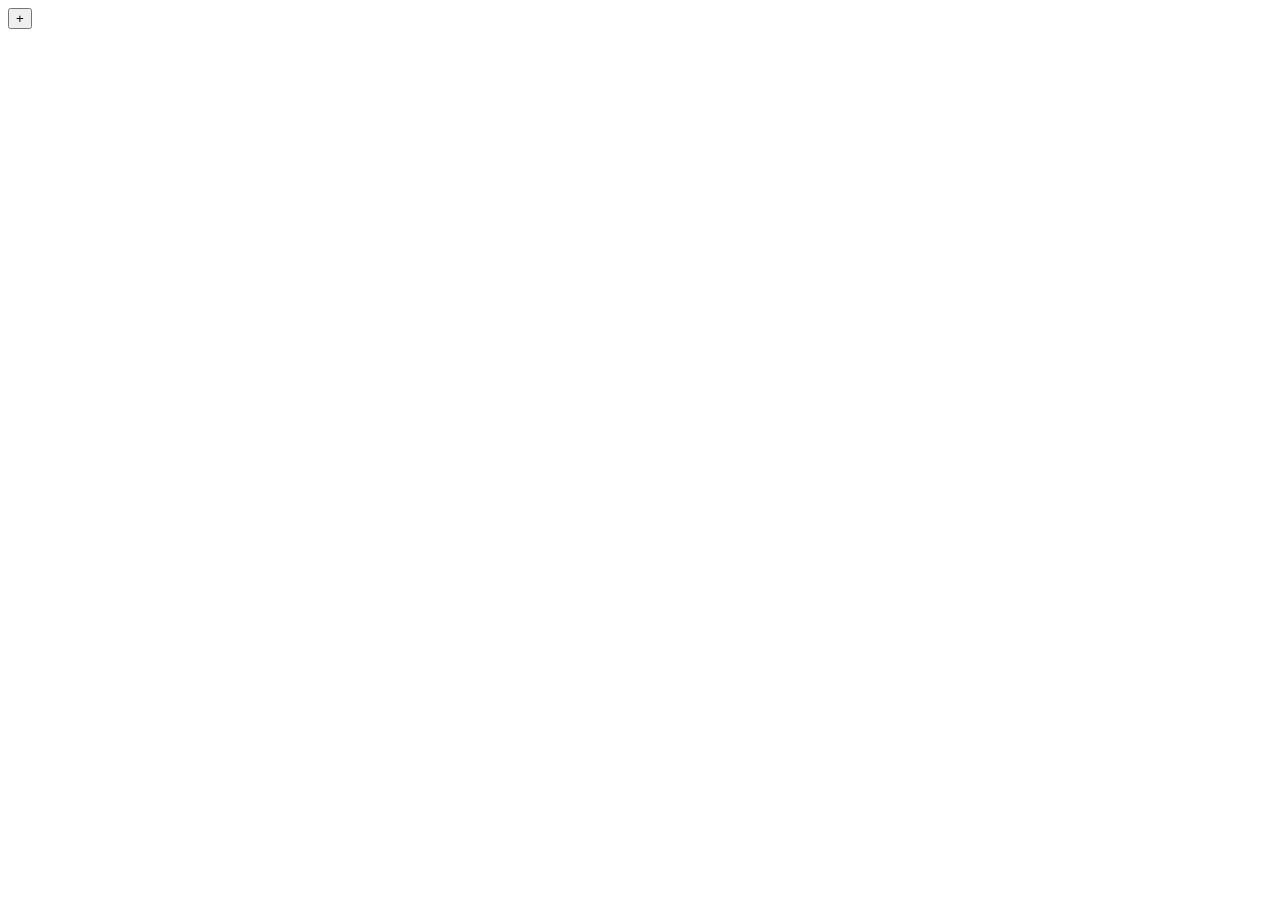
==== index.html @ fe3a3dd5 "Add files via upload" ====
<!doctype html>
<html lang="en">
<head>
<meta charset="utf-8">
<meta name="viewport" content="width=device-width,initial-scale=1,viewport-fit=cover">
<title>Finance Hub</title>
<meta name="theme-color" content="#f6f5f1" media="(prefers-color-scheme: light)">
<meta name="theme-color" content="#15171a" media="(prefers-color-scheme: dark)">
<meta name="apple-mobile-web-app-capable" content="yes">
<meta name="apple-mobile-web-app-status-bar-style" content="default">
<meta name="apple-mobile-web-app-title" content="Finance">
<link rel="manifest" href="manifest.webmanifest">
<link rel="icon" href="icon.svg" type="image/svg+xml">
<link rel="apple-touch-icon" href="icon-180.png">
<link rel="stylesheet" href="css/app.css">
</head>
<body>
<div id="app">
  <nav id="nav" aria-label="Main"></nav>
  <main id="main" tabindex="-1"></main>
</div>
<button id="fab" aria-label="Add expense">+</button>
<dialog id="sheet"><div id="sheet-body"></div></dialog>
<div id="toast" role="status" aria-live="polite"></div>
<script type="module" src="js/app.js"></script>
</body>
</html>
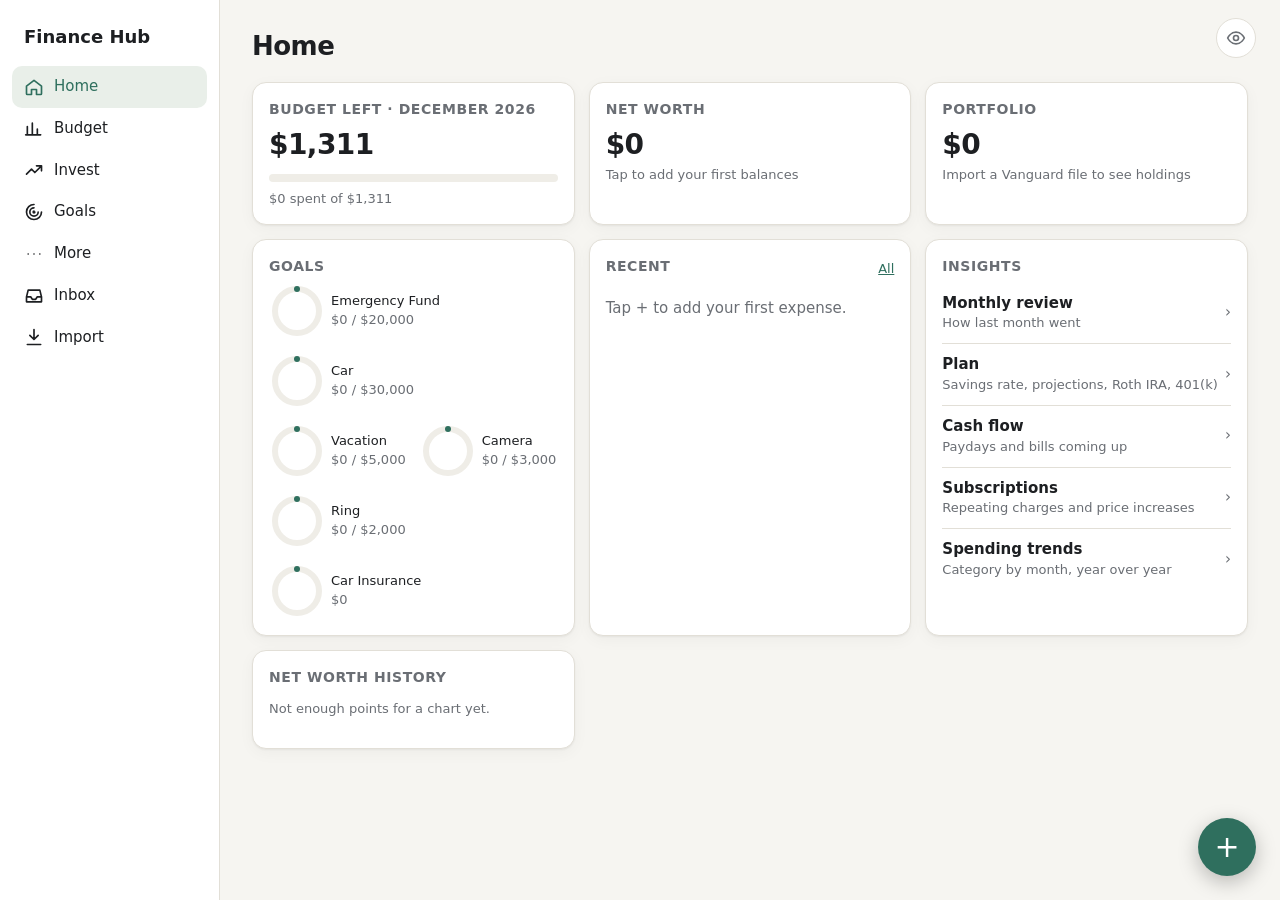
==== commit 0b8b9fd8: "Cloud backup sign-in page, app shell, README" ====
--- a/index.html
+++ b/index.html
@@ -17,7 +17,7 @@
 <body>
 <div id="app">
   <nav id="nav" aria-label="Main"></nav>
-  <main id="main" tabindex="-1"></main>
+  <main id="main" tabindex="-1"><div class="skel" aria-label="Loading"><i></i><i></i><i></i><i></i></div></main>
 </div>
 <button id="fab" aria-label="Add expense">+</button>
 <dialog id="sheet"><div id="sheet-body"></div></dialog>
--- a/css/app.css
+++ b/css/app.css
@@ -0,0 +1,256 @@
+:root {
+  --bg: #f6f5f1; --surface: #ffffff; --surface-2: #efede7; --text: #1d1f22; --muted: #6a6e74; --line: #e2dfd7;
+  --accent: #2f6f5e; --accent-ink: #ffffff; --good: #2f7d4f; --warn: #b7791f; --bad: #c0392b; --chip: #e9efe9;
+  --radius: 14px; --shadow: 0 1px 2px rgba(0,0,0,.05), 0 4px 16px rgba(0,0,0,.04);
+  --s1: #2f6f5e; --s2: #c48a3a; --s3: #5b6fb3; --s4: #b0546b; --s5: #7a8a3c;
+  color-scheme: light;
+}
+@media (prefers-color-scheme: dark) {
+  :root:not([data-theme="light"]) {
+    --bg: #15171a; --surface: #1e2125; --surface-2: #262a2f; --text: #ecebe7; --muted: #9aa0a6; --line: #30353b;
+    --accent: #6cc3a8; --accent-ink: #0f1a17; --good: #6fcf97; --warn: #e6b45a; --bad: #ef7d6d; --chip: #243029;
+    --shadow: none; --s1: #6cc3a8; --s2: #e0a85c; --s3: #8fa3e6; --s4: #e08aa0; --s5: #b5c46b; color-scheme: dark;
+  }
+}
+:root[data-theme="dark"] {
+  --bg: #15171a; --surface: #1e2125; --surface-2: #262a2f; --text: #ecebe7; --muted: #9aa0a6; --line: #30353b;
+  --accent: #6cc3a8; --accent-ink: #0f1a17; --good: #6fcf97; --warn: #e6b45a; --bad: #ef7d6d; --chip: #243029;
+  --shadow: none; --s1: #6cc3a8; --s2: #e0a85c; --s3: #8fa3e6; --s4: #e08aa0; --s5: #b5c46b; color-scheme: dark;
+}
+* { box-sizing: border-box; }
+html, body { margin: 0; background: var(--bg); color: var(--text); }
+body { font: 15px/1.45 -apple-system, BlinkMacSystemFont, "SF Pro Text", system-ui, sans-serif; -webkit-font-smoothing: antialiased; }
+h1 { font-size: 26px; letter-spacing: -.02em; margin: 4px 0 16px; }
+h2 { font-size: 17px; margin: 0 0 10px; }
+h3 { font-size: 14px; margin: 0 0 6px; color: var(--muted); font-weight: 600; text-transform: uppercase; letter-spacing: .04em; }
+a { color: var(--accent); }
+.num { font-variant-numeric: tabular-nums; }
+.muted { color: var(--muted); } .small { font-size: 13px; } .good { color: var(--good); } .bad { color: var(--bad); } .warn { color: var(--warn); }
+
+#app { display: grid; grid-template-columns: 220px 1fr; min-height: 100vh; }
+#nav { position: sticky; top: 0; height: 100vh; padding: 20px 12px; border-right: 1px solid var(--line); background: var(--surface); }
+#nav .brand { font-weight: 700; font-size: 18px; padding: 4px 12px 16px; }
+#nav a { display: flex; align-items: center; gap: 10px; padding: 10px 12px; border-radius: 10px; color: var(--text); text-decoration: none; font-weight: 500; }
+#nav a.on { background: var(--chip); color: var(--accent); }
+#nav a .badge { margin-left: auto; }
+#nav svg { width: 20px; height: 20px; flex: none; }
+#main { padding: 24px 32px 120px; max-width: 1180px; width: 100%; outline: none; }
+
+@media (max-width: 767px) {
+  #app { display: block; }
+  #nav { position: fixed; bottom: 0; left: 0; right: 0; top: auto; height: auto; z-index: 10; display: flex; justify-content: space-around;
+    padding: 6px 4px calc(6px + env(safe-area-inset-bottom)); border-right: 0; border-top: 1px solid var(--line); }
+  #nav .brand, #nav .desk { display: none; }
+  #nav a { flex-direction: column; gap: 2px; padding: 6px 8px; font-size: 11px; position: relative; }
+  #nav a .badge { position: absolute; top: 0; right: 4px; margin: 0; }
+  #main { padding: calc(14px + env(safe-area-inset-top)) 16px 140px; }
+  h1 { font-size: 24px; }
+}
+
+.grid { display: grid; gap: 14px; }
+.cols-2 { grid-template-columns: repeat(auto-fit, minmax(320px, 1fr)); }
+.cols-3 { grid-template-columns: repeat(auto-fit, minmax(220px, 1fr)); }
+.card { background: var(--surface); border: 1px solid var(--line); border-radius: var(--radius); padding: 16px; box-shadow: var(--shadow); min-width: 0; }
+.card.tap, .tap { cursor: pointer; }
+li.tap:hover, tr.tap:hover { background: var(--surface-2); }
+.tap:focus-visible, .card.tap:focus-visible { outline: 2px solid var(--accent); outline-offset: 2px; border-radius: 8px; }
+.list li.tap::after { content: '›'; color: var(--muted); font-size: 20px; line-height: 1; padding-left: 2px; }
+.big { font-size: 28px; font-weight: 700; letter-spacing: -.02em; }
+.row { display: flex; align-items: center; gap: 10px; }
+.between { justify-content: space-between; }
+.wrap { flex-wrap: wrap; }
+.stack > * + * { margin-top: 10px; }
+.list { list-style: none; margin: 0; padding: 0; }
+.list li { display: flex; align-items: center; gap: 10px; padding: 10px 0; border-bottom: 1px solid var(--line); }
+.list li:last-child { border-bottom: 0; }
+.list .grow { flex: 1; min-width: 0; }
+.ellipsis { overflow: hidden; text-overflow: ellipsis; white-space: nowrap; }
+.bar { height: 8px; border-radius: 4px; background: var(--surface-2); overflow: hidden; }
+.bar > i { display: block; height: 100%; background: var(--accent); border-radius: 4px; }
+.bar.warn > i { background: var(--warn); } .bar.bad > i { background: var(--bad); }
+.badge { display: inline-block; min-width: 20px; padding: 1px 7px; border-radius: 999px; background: var(--bad); color: #fff; font-size: 11px; font-weight: 700; text-align: center; }
+.tag { display: inline-block; padding: 1px 8px; border-radius: 999px; background: var(--surface-2); color: var(--muted); font-size: 12px; }
+.tabs { display: flex; gap: 6px; flex-wrap: wrap; margin-bottom: 14px; }
+.tabs a, .tabs button { padding: 9px 14px; min-height: 38px; display: inline-flex; align-items: center; border-radius: 999px; background: var(--surface-2); color: var(--text); text-decoration: none; border: 0; font: inherit; font-size: 14px; cursor: pointer; }
+.tabs .on { background: var(--accent); color: var(--accent-ink); }
+
+table { width: 100%; border-collapse: collapse; font-size: 14px; }
+th, td { padding: 8px 6px; border-bottom: 1px solid var(--line); text-align: right; white-space: nowrap; }
+th:first-child, td:first-child { text-align: left; }
+th { color: var(--muted); font-weight: 600; font-size: 12px; }
+th[data-sort] { cursor: pointer; user-select: none; }
+.sticky-col th:first-child, .sticky-col td:first-child { position: sticky; left: 0; background: var(--surface); z-index: 1; }
+.scroll-x { overflow-x: auto; }
+td input { width: 90px; }
+
+button, .btn { font: inherit; border: 1px solid var(--line); background: var(--surface); color: var(--text); padding: 9px 14px; border-radius: 10px; cursor: pointer; font-weight: 500; text-decoration: none; display: inline-block; }
+.btn-primary, button.primary { background: var(--accent); color: var(--accent-ink); border-color: var(--accent); }
+button.danger { color: var(--bad); }
+button.link { border: 0; background: none; color: var(--accent); padding: 8px 6px; min-height: 36px; }
+.x-btn { min-width: 40px; min-height: 40px; display: inline-flex; align-items: center; justify-content: center; }
+button:disabled { opacity: .5; cursor: default; }
+input, select, textarea { font: inherit; color: var(--text); background: var(--surface); border: 1px solid var(--line); border-radius: 10px; padding: 9px 10px; width: 100%; font-size: 16px; }
+textarea { min-height: 120px; }
+label { display: block; font-size: 13px; color: var(--muted); }
+label > input, label > select, label > textarea { margin-top: 4px; color: var(--text); }
+.check { display: flex; align-items: center; gap: 8px; font-size: 15px; color: var(--text); }
+.check input { width: auto; }
+.form { display: grid; gap: 12px; }
+.form .two { display: grid; grid-template-columns: 1fr 1fr; gap: 10px; }
+
+#fab { position: fixed; right: 24px; bottom: 24px; width: 58px; height: 58px; border-radius: 50%; background: var(--accent); color: var(--accent-ink); font-size: 30px; line-height: 1; border: 0; box-shadow: 0 6px 20px rgba(0,0,0,.25); z-index: 20; padding: 0; }
+@media (max-width: 767px) { #fab { bottom: calc(76px + env(safe-area-inset-bottom)); right: 16px; } }
+
+dialog { border: 0; padding: 0; border-radius: 18px; background: var(--surface); color: var(--text); width: min(560px, 100vw); max-height: 92vh; max-height: 92dvh; box-shadow: 0 20px 60px rgba(0,0,0,.35); }
+dialog::backdrop { background: rgba(0,0,0,.4); }
+#sheet-body { padding: 18px 18px 0; overflow-y: auto; max-height: 92vh; max-height: 92dvh; }
+#sheet-body::after { content: ''; display: block; height: 18px; }
+/* The sheet's title row (with Close) stays visible while scrolling; action rows marked .sheet-actions stay at the bottom. */
+#sheet-body > .row.between:first-child { position: sticky; top: -18px; margin: -18px -18px 8px; padding: 12px 18px 8px; background: var(--surface); z-index: 3; border-bottom: 1px solid var(--line); }
+.sheet-actions { position: sticky; bottom: 0; margin: 0 -18px; padding: 12px 18px calc(12px + env(safe-area-inset-bottom)); background: var(--surface); border-top: 1px solid var(--line); z-index: 3; }
+.form-error { color: var(--bad); font-size: 14px; margin: 0; }
+@media (max-width: 767px) { dialog { margin: auto 0 0; width: 100vw; max-width: 100vw; border-radius: 18px 18px 0 0; } #sheet-body::after { height: calc(18px + env(safe-area-inset-bottom)); } }
+
+.amount-display { font-size: 40px; font-weight: 700; text-align: center; padding: 6px 0; font-variant-numeric: tabular-nums; }
+.keypad { display: grid; grid-template-columns: repeat(3, 1fr); gap: 8px; }
+.keypad button { font-size: 22px; padding: 12px 0; background: var(--surface-2); border: 0; }
+.chips { display: flex; flex-wrap: wrap; gap: 6px; }
+.chips button { padding: 7px 12px; border-radius: 999px; background: var(--surface-2); border: 1px solid transparent; font-size: 14px; }
+.chips button.on { background: var(--chip); border-color: var(--accent); color: var(--accent); font-weight: 600; }
+details summary { cursor: pointer; color: var(--accent); font-size: 14px; padding: 4px 0; }
+
+#toast { position: fixed; left: 50%; bottom: 100px; transform: translateX(-50%); background: var(--text); color: var(--bg); padding: 10px 16px; border-radius: 10px; opacity: 0; transition: opacity .2s; pointer-events: none; z-index: 80; max-width: calc(100vw - 32px); display: flex; align-items: center; gap: 12px; }
+#toast.show { opacity: 1; }
+#toast.show.has-action { pointer-events: auto; }
+#toast button { background: none; border: 0; color: var(--accent); font-weight: 700; padding: 6px 4px; min-height: 36px; filter: brightness(1.3); }
+@media (max-width: 767px) { #toast { bottom: calc(150px + env(safe-area-inset-bottom)); } dialog #toast { bottom: calc(24px + env(safe-area-inset-bottom)); } }
+svg.chart { width: 100%; height: auto; display: block; overflow: visible; }
+svg.chart text { fill: var(--muted); font-size: 11px; }
+.ring { width: 56px; height: 56px; }
+.notice { background: var(--surface-2); border-radius: 10px; padding: 10px 12px; font-size: 14px; }
+.empty { text-align: center; color: var(--muted); padding: 24px 8px; }
+.only-phone { display: none; }
+@media (max-width: 767px) { .only-phone { display: block; } .only-desk { display: none; } }
+
+#progress { position: fixed; left: 50%; top: calc(env(safe-area-inset-top, 0px) + 10px); transform: translate(-50%, -140%); width: min(440px, calc(100vw - 32px)); background: var(--surface); color: var(--text); border: 1px solid var(--line); border-radius: 12px; box-shadow: var(--shadow); padding: 10px 14px 9px; z-index: 70; transition: transform .25s ease; }
+#progress.show { transform: translate(-50%, 0); }
+#progress .pr-row { display: flex; justify-content: space-between; gap: 10px; font-size: 14px; font-weight: 600; margin-bottom: 7px; }
+#progress .pr-track { height: 6px; border-radius: 3px; background: var(--surface-2); overflow: hidden; position: relative; }
+#progress .pr-fill { height: 100%; width: 0; background: var(--accent); border-radius: 3px; transition: width .3s ease; }
+#progress .pr-track.busy .pr-fill { position: absolute; width: 35%; animation: pr-slide 1.1s ease-in-out infinite; }
+#progress.done .pr-fill { background: var(--good); }
+#progress.failed .pr-fill { background: var(--bad); width: 100%; }
+#progress .pr-sub { margin-top: 5px; min-height: 1em; }
+@keyframes pr-slide { from { left: -35%; } to { left: 100%; } }
+@media (prefers-reduced-motion: reduce) { #progress { transition: none; } #progress .pr-track.busy .pr-fill { animation: none; left: 0; width: 100%; opacity: .5; } }
+
+.back-btn { display: inline-flex; align-items: center; gap: 2px; margin: 0 0 10px -6px; padding: 6px 10px 6px 4px; border: 0; background: none; color: var(--accent); font: inherit; font-weight: 600; font-size: 15px; border-radius: 8px; cursor: pointer; min-height: 40px; }
+.back-btn svg { width: 22px; height: 22px; }
+.back-btn:hover { background: var(--chip); }
+.back-btn:focus-visible { outline: 2px solid var(--accent); outline-offset: 2px; }
+
+#main:focus { outline: none; }
+.chips.missing { outline: 2px solid var(--bad); outline-offset: 4px; border-radius: 10px; }
+.danger-link { color: var(--bad) !important; }
+a.card.plain { display: block; text-decoration: none; color: inherit; }
+a.card.plain:hover { border-color: var(--accent); }
+.seg { display: inline-flex; align-items: center; gap: 6px; padding: 8px 14px; min-height: 38px; border-radius: 999px; background: var(--surface-2); color: var(--text); font-size: 14px; cursor: pointer; }
+.seg:has(input:checked) { background: var(--accent); color: var(--accent-ink); }
+.seg input { width: auto; margin: 0; accent-color: var(--accent-ink); }
+.form-error:empty { display: none; }
+
+/* ---- Accent colors (Settings → Accent) ---- */
+:root[data-accent="blue"] { --accent: #2f5fa8; --s1: #2f5fa8; --chip: #e6edf7; }
+:root[data-accent="purple"] { --accent: #6a4bb0; --s1: #6a4bb0; --chip: #eee9f7; }
+:root[data-accent="orange"] { --accent: #b8621b; --s1: #b8621b; --chip: #f6ece2; }
+:root[data-accent="rose"] { --accent: #b0456a; --s1: #b0456a; --chip: #f6e6ec; }
+:root[data-accent="slate"] { --accent: #44505f; --s1: #44505f; --chip: #e8ebee; }
+@media (prefers-color-scheme: dark) {
+  :root:not([data-theme="light"])[data-accent="blue"] { --accent: #7fa8ea; --s1: #7fa8ea; --chip: #1f2836; --accent-ink: #0d1522; }
+  :root:not([data-theme="light"])[data-accent="purple"] { --accent: #b39ced; --s1: #b39ced; --chip: #272236; --accent-ink: #160f24; }
+  :root:not([data-theme="light"])[data-accent="orange"] { --accent: #eba468; --s1: #eba468; --chip: #33281e; --accent-ink: #22140a; }
+  :root:not([data-theme="light"])[data-accent="rose"] { --accent: #ec8fb0; --s1: #ec8fb0; --chip: #35222a; --accent-ink: #250e17; }
+  :root:not([data-theme="light"])[data-accent="slate"] { --accent: #aab6c4; --s1: #aab6c4; --chip: #262c33; --accent-ink: #11161c; }
+}
+:root[data-theme="dark"][data-accent="blue"] { --accent: #7fa8ea; --s1: #7fa8ea; --chip: #1f2836; --accent-ink: #0d1522; }
+:root[data-theme="dark"][data-accent="purple"] { --accent: #b39ced; --s1: #b39ced; --chip: #272236; --accent-ink: #160f24; }
+:root[data-theme="dark"][data-accent="orange"] { --accent: #eba468; --s1: #eba468; --chip: #33281e; --accent-ink: #22140a; }
+:root[data-theme="dark"][data-accent="rose"] { --accent: #ec8fb0; --s1: #ec8fb0; --chip: #35222a; --accent-ink: #250e17; }
+:root[data-theme="dark"][data-accent="slate"] { --accent: #aab6c4; --s1: #aab6c4; --chip: #262c33; --accent-ink: #11161c; }
+
+/* ---- Polish ---- */
+h1 { font-weight: 750; }
+.card { transition: border-color .15s, box-shadow .15s; }
+a.card.plain:hover, .card.tap:hover { box-shadow: 0 2px 4px rgba(0,0,0,.06), 0 8px 24px rgba(0,0,0,.06); }
+button, .btn, .tabs a, .chips button, .seg { transition: background-color .15s, border-color .15s, transform .08s; }
+button:not(:disabled):active, .btn:active, .tabs a:active, li.tap:active, .card.tap:active { transform: scale(.98); }
+button:hover:not(:disabled):not(.link):not(.primary), .btn:hover { background: var(--surface-2); }
+button.primary:hover:not(:disabled) { filter: brightness(1.06); }
+td.num, th.num { text-align: right; }
+table td, table th { font-variant-numeric: tabular-nums; }
+.kpi .big { line-height: 1.15; }
+.kpi .sub { font-size: 13px; color: var(--muted); margin-top: 2px; }
+.section-title { display: flex; align-items: baseline; justify-content: space-between; gap: 10px; margin: 22px 0 10px; }
+.section-title h2 { margin: 0; }
+.pill { display: inline-flex; align-items: center; gap: 4px; padding: 2px 8px; border-radius: 999px; font-size: 12px; font-weight: 600; background: var(--surface-2); color: var(--muted); }
+.pill.good { background: color-mix(in srgb, var(--good) 15%, transparent); color: var(--good); }
+.pill.warn { background: color-mix(in srgb, var(--warn) 18%, transparent); color: var(--warn); }
+.pill.bad { background: color-mix(in srgb, var(--bad) 15%, transparent); color: var(--bad); }
+.notice.warn { background: color-mix(in srgb, var(--warn) 14%, var(--surface)); }
+.notice.bad { background: color-mix(in srgb, var(--bad) 12%, var(--surface)); }
+.notice.good { background: color-mix(in srgb, var(--good) 12%, var(--surface)); }
+.alert-list { display: grid; gap: 8px; margin-bottom: 14px; }
+.alert-list a { display: flex; align-items: center; gap: 10px; text-decoration: none; color: inherit; }
+.meter { position: relative; height: 10px; border-radius: 5px; background: var(--surface-2); overflow: visible; }
+.meter > i { position: absolute; top: 0; bottom: 0; left: 0; border-radius: 5px; background: var(--accent); }
+.meter > b { position: absolute; top: -3px; width: 2px; height: 16px; background: var(--text); border-radius: 1px; }
+
+/* ---- Charts ---- */
+.chart-wrap { position: relative; touch-action: pan-y; }
+.chart-tip { position: absolute; top: 0; pointer-events: none; background: var(--surface); border: 1px solid var(--line); border-radius: 8px; padding: 6px 9px; font-size: 12px; box-shadow: var(--shadow), 0 4px 14px rgba(0,0,0,.12); white-space: nowrap; z-index: 2; }
+.chart-tip i, .chart-legend i { display: inline-block; width: 8px; height: 8px; border-radius: 2px; margin-right: 5px; }
+.chart-legend { display: flex; gap: 14px; flex-wrap: wrap; margin-bottom: 4px; color: var(--muted); }
+.seg-row { display: inline-flex; background: var(--surface-2); border-radius: 999px; padding: 3px; gap: 2px; }
+.seg-row button { border: 0; background: none; padding: 5px 11px; min-height: 30px; border-radius: 999px; font-size: 13px; color: var(--muted); }
+.seg-row button.on { background: var(--surface); color: var(--text); box-shadow: 0 1px 2px rgba(0,0,0,.12); }
+.heat td { text-align: center; font-size: 12px; padding: 6px 4px; }
+.heat td:first-child { text-align: left; font-size: 13px; }
+.cal { display: grid; grid-template-columns: repeat(7, 1fr); gap: 4px; }
+.cal > div { min-height: 64px; border-radius: 8px; background: var(--surface-2); padding: 4px 5px; font-size: 11px; overflow: hidden; }
+.cal > div.out { opacity: .35; }
+.cal > div.today { outline: 2px solid var(--accent); }
+.cal .d { font-weight: 700; font-size: 12px; }
+.cal .ev { display: block; white-space: nowrap; overflow: hidden; text-overflow: ellipsis; }
+.cal .hd { background: none; min-height: 0; text-align: center; color: var(--muted); font-weight: 600; }
+@media (max-width: 767px) { .cal > div { min-height: 46px; font-size: 10px; } .cal .ev { display: none; } .cal .dot { display: inline-block; width: 6px; height: 6px; border-radius: 3px; margin-right: 2px; } }
+@media (min-width: 768px) { .cal .dot { display: none; } }
+
+/* ---- Privacy mode: blur amounts ---- */
+:root.private svg.chart text, :root.private .amount-display { filter: blur(6px); }
+.top-actions { position: absolute; top: 18px; right: 24px; display: flex; gap: 6px; z-index: 5; }
+.icon-btn { width: 40px; height: 40px; min-height: 40px; padding: 0; border-radius: 50%; display: inline-flex; align-items: center; justify-content: center; border: 1px solid var(--line); background: var(--surface); color: var(--muted); }
+.icon-btn svg { width: 20px; height: 20px; }
+#main { position: relative; }
+@media (max-width: 767px) { .top-actions { top: calc(10px + env(safe-area-inset-top)); right: 14px; } }
+
+/* ---- Loading skeleton ---- */
+.skel { display: grid; gap: 14px; }
+.skel i { display: block; height: 96px; border-radius: var(--radius); background: linear-gradient(90deg, var(--surface-2), var(--surface), var(--surface-2)); background-size: 200% 100%; animation: skel 1.2s ease-in-out infinite; }
+.skel i:first-child { height: 34px; width: 40%; }
+@keyframes skel { from { background-position: 200% 0; } to { background-position: -200% 0; } }
+@media (prefers-reduced-motion: reduce) { .skel i { animation: none; } }
+
+/* ---- Lock screen ---- */
+#lock { position: fixed; inset: 0; z-index: 100; background: var(--bg); display: flex; flex-direction: column; align-items: center; justify-content: center; gap: 16px; padding: 24px; text-align: center; }
+#lock img { width: 72px; height: 72px; border-radius: 18px; }
+
+/* ---- Pull to refresh ---- */
+#ptr { position: fixed; left: 50%; top: calc(env(safe-area-inset-top, 0px) + 6px); transform: translate(-50%, -60px); background: var(--surface); border: 1px solid var(--line); border-radius: 999px; padding: 6px 14px; font-size: 13px; z-index: 60; transition: transform .2s; box-shadow: var(--shadow); }
+#ptr.show { transform: translate(-50%, 0); }
+
+/* ---- Glance ---- */
+.glance .big { font-size: 40px; }
+.glance .card { padding: 20px; }
+/* Keep page headers clear of the privacy button. */
+.top-actions + .row.between, .top-actions + h1, .top-actions + .back-btn + .row.between, .top-actions + .back-btn + h1, .top-actions + .glance > h1, .top-actions + .back-btn + .glance > h1 { padding-right: 52px; }
+.top-actions + .back-btn { margin-right: 52px; }
